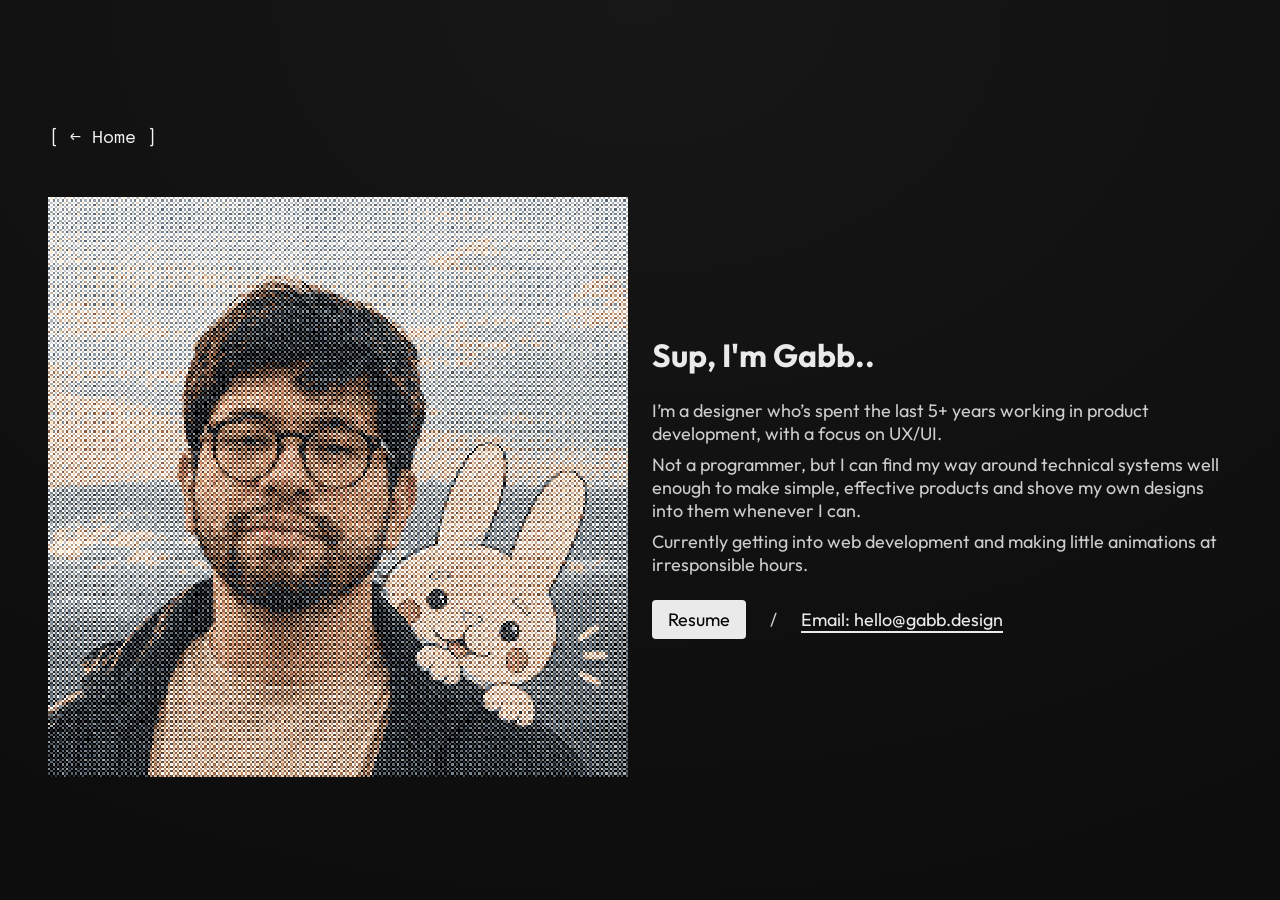
==== about.html @ 6402640b "Add files via upload" ====
<!DOCTYPE html>
<html lang="en">
<head>
    <meta charset="UTF-8">
    <meta name="viewport" content="width=device-width, initial-scale=1.0">
    <link rel="stylesheet" href="cool.css">
    <title>Gabb?</title>
</head>
<body class="theme--dark">


    <!-- ============================================
       [SEC] ABOUT
    =============================================== -->
    <main class="about flex">

        <div class=" about__container wrapper flex">


            <div class="about__navigation">


                <a href="index.html" class="link--navigation"> [ ← Home ] </a>


            </div>

            <section class="about__content flex">


                <img class="img--pixelated--xl img--about" src="assets/about/Gabb_Profile.png" alt="" />


                <!-- + [SUB] ABOUT COPY + -->
                <div class="about__copy flex">


                   <h1>Sup, I'm Gabb..</h1>

                    <div class="about__p flex">


                        <p>I’m a designer who’s spent the last 5+ years working in product development, with a focus on UX/UI.</p>
                        <p>Not a programmer, but I can find my way around technical systems well enough to make simple, effective products and shove my own designs into them whenever I can.</p>
                        <p>Currently getting into web development and making little animations at irresponsible hours.</p>


                    </div>


                   <!-- + [SUB] FOOTER LINKS + -->
                    <div class="about__links flex">

                        <a class="link--primary" href="assets/global/Resume - Gabriel Bocaletti.pdf" target="_blank" rel="noopener">Resume</a>
                        <p>/</p>
                        <a class="link" href="mailto:hello@gabb.design">Email: hello@gabb.design</a>


                    </div>


                </div>


            </section>


        </div>
        
    
    </main>

    
</body>
</html>
---- cool.css ----
/* ==============================================
   . + . + . + . GLOBAL COMPONENTS . + . + . + .
=============================================== */

/* --------------------------------------------
   !! STARTUP
-------------------------------------------- */

*,
::before,
::after{
    box-sizing: border-box;
    margin: 0;
}

html {
    scroll-behavior: smooth;
}

body {
    background-color: var(--bg-color);
}


/* --------------------------------------------
   !! GLOBALS
-------------------------------------------- */

/* +++ ----- wrapper ----- +++ */
.wrapper {
    width: 100%;
    padding: 0 1.5rem;
    max-width: 1440px;
    margin: 0 auto;
}

@media (min-width: 800px) {
    .wrapper {
        padding: 0 3rem;
    }
}

/* +++ ----- flex ----- +++ */
.flex {
    display: flex;
    flex-direction: column;
}


/* +++ -----  flex spacing ----- +++ */
:root {
    --gap-8: 0.5rem;
    --gap-24: 1.5rem;
    --gap-48: 3rem;
    --gap-80: 5rem;
}


/* --------------------------------------------
   !! COLORS
-------------------------------------------- */

:root {

    /* --- greys --- */
    --grey-F5: #f5f5f5;
    --grey_EA: #eaeaea;
    --grey_CC: #CCCCCC;
    --grey_88: #888888;
    --grey_44: #444444;
    --grey_17: #171717;
    --grey_12: #121212;
    --grey_0D: #0D0D0D;
    --grey_07: #070707;


    /* --- Accents --- */
    --accent_blue: #3D58F4;
    --accent_red: #E6575C;
    --accent_yellow: #F4A454;
    --accent_teal: #487DF0;

}


/* --------------------------------------------
   !! PAGE THEMES
-------------------------------------------- */

/* +++ ----- DARK THEME ----- +++ */
.theme--dark {
    --font-h1: 'Outfit', sans-serif;
    --font-h1-color: var(--grey_EA);
    --font-h1-size: 2rem;
    --font-h1-weight: 700;

    --font-h2: 'Outfit', sans-serif;
    --font-h2-color: var(--grey_EA);
    --font-h2-size: 2rem;
    --font-h2-weight: 500;

    --font-h3: 'Outfit', sans-serif;
    --font-h3-color: var(--grey_88);
    --font-h3-size: 1.125rem;
    --font-h3-weight: 400;

    --font-h4: 'Outfit', sans-serif;
    --font-h4-color: var(--grey_EA);
    --font-h4-size: 5rem;
    --font-h4-weight: 700;

    --font-text: 'Outfit', sans-serif;
    --font-text-color: var(--grey_CC);
    --font-text-size: 1.125rem;
    --font-text-weight: 400;

    --font-link-primary: 'Outfit', sans-serif;
    --font-link-primary-color: var(--grey_07);
    --font-link-primary-size: 1.125rem;
    --font-link-primary-weight: 400;
    --font-link-primary-background-color: var(--grey_EA);

    --font-link: 'Outfit', sans-serif;
    --font-link-color: var(--grey_EA);
    --font-link-size: 1.125rem;
    --font-link-weight: 400;

    --font-link-navigation: 'SpaceMono', Courier, monospace;
    --font-link-navigation-color: var(--grey-F5);
    --font-link-navigation-size: 1.125rem;
    --font-link-navigation-weight: 400;

    --bg-color: var(--grey_07);
}


/* +++ ----- LIGHT THEME ----- +++ */
.theme--light {
    --font-h1: 'Outfit', sans-serif;
    --font-h1-color: var(--grey_17);
    --font-h1-size: 2rem;
    --font-h1-weight: 700;

    --font-h2: 'SpaceMono', Courier, monospace;
    --font-h2-color: var(--grey_44);
    --font-h2-size: 1.125rem;
    --font-h4-weight: 400;

    --font-h3: 'SpaceMono', Courier, monospace;
    --font-h3-color: var(--grey_88);
    --font-h3-size: 1.125rem;
    --font-h3-weight: 400;

    --font-h4: 'SpaceMono', Courier, monospace;
    --font-h4-color: var(--grey_44);
    --font-h4-size: 1.125rem;
    --font-h4-weight: 400;

    --font-text: 'SpaceMono', Courier, monospace;
    --font-text-color: var(--grey_44);
    --font-text-size: 1.125rem;
    --font-text-weight: 400;

    --font-link-primary: 'Outfit', sans-serif;
    --font-link-primary-color: var(--grey_EA);
    --font-link-primary-size: 1.125rem;
    --font-link-primary-weight: 400;
    --font-link-primary-background-color: var(--accent_blue);

    --font-link: 'SpaceMono', Courier, monospace;
    --font-link-color: var(--accent_blue);
    --font-link-size: 1.125rem;
    --font-link-weight: 400;

    --font-link-navigation: 'SpaceMono', Courier, monospace;
    --font-link-navigation-color: var(--grey_07);
    --font-link-navigation-size: 1.125rem;
    --font-link-navigation-weight: 400;

    --bg-color: var(--grey_0D);
}


/* --------------------------------------------
   !! FONTS
-------------------------------------------- */

/* +++ ----- FONT SOURCE ----- +++ */
@font-face {
  font-family: 'Outfit';
  src: url('/assets/global/Outfit-VariableFont_wght.woff2') format('woff2');
  font-weight: 100 900;
}

@font-face {
    font-family: 'SpaceMono';
    src: url('assets/global/SpaceMono-Regular.woff2') format('woff2');
    font-weight: 400;
}


/* +++ ----- FONT STYLES ----- +++ */
h1 {
    max-width: 50rem;
    font-family: var(--font-h1);
    font-weight: var(--font-h1-weight);
    font-size: var(--font-h1-size);
    color: var(--font-h1-color);
}

h2 {
    max-width: 50rem;
    font-family: var(--font-h2);
    font-weight: var(--font-h2-weight);
    font-size: var(--font-h2-size);
    color: var(--font-h2-color);
}

h3 {
    max-width: 50rem;
    font-family: var(--font-h3);
    font-weight: var(--font-h3-weight);
    font-size: var(--font-h3-size);
    color: var(--font-h3-color);
}

h4 {
    max-width: 50rem;
    font-family: var(--font-h4);
    font-weight: var(--font-h4-weight);
    font-size: var(--font-h4-size);
    color: var(--font-h4-color);
}

p {
    max-width: 50rem;
    font-family: var(--font-text);
    font-weight: var(--font-text-weight);
    font-size: var(--font-text-size);
    color: var(--font-text-color);
}


/* --------------------------------------------
   !! LINKS
-------------------------------------------- */

/* +++ ----- PRIMARY LINK ----- +++ */
.link--primary {
    max-width: 50rem;
    font-family: var(--font-link-primary);
    font-weight: var(--font-link-primary-weight);
    font-size: var(--font-link-primary-size);
    color: var(--font-link-primary-color);

    text-decoration: none;
    text-decoration-skip-ink: auto;

    border-radius: 0.25rem;
    padding: 0.5rem 1rem;
    background-color: var(--font-link-primary-background-color);
}


/* +++ ----- MAIN LINK ----- +++ */
.link {
    max-width: 50rem;
    font-family: var(--font-link);
    font-weight: var(--font-link-weight);
    font-size: var(--font-link-size);
    color: var(--font-link-color);

    text-decoration-line: underline;
    text-decoration-style: solid;
    text-decoration-skip-ink: auto;
    text-decoration-thickness: 12%; /* 1.6px */
    text-underline-offset: 24%; /* 2.4px */
}


/* +++ ----- SHOWCASE NAVIGATION LINK ----- +++ */
.link--navigation {
    max-width: 50rem;
    font-family: var(--font-link-navigation);
    font-weight: var(--font-link-navigation-weight);
    font-size: var(--font-link-navigation-size);
    color: var(--font-link-navigation-color);

    text-decoration: none;
    text-decoration-skip-ink: auto;
}


/* --------------------------------------------
   !! IMAGES
-------------------------------------------- */

/* +++ ----- PIXELATED IMAGES ----- +++ */
.img--pixelated--s {
    max-width: 3rem;
    object-fit: cover;
    image-rendering: pixelated;
    aspect-ratio: 1 / 1;
}

.img--pixelated--m {
    max-width: 6rem;
    object-fit: cover;
    image-rendering: pixelated;
    aspect-ratio: 1 / 1;
}


.img--pixelated--l {
    max-width: 8rem;
    object-fit: cover;
    image-rendering: pixelated;
    aspect-ratio: 1 / 1;
}

.img--pixelated--xl {
    width: 100%;
    max-width: 1024px;
    image-rendering: pixelated;
}


/* +++ ----- CARD IMAGES ----- +++ */
.img--card {
    aspect-ratio: 1/1;
}


/* +++ ----- ABOUT IMAGE ----- +++ */
.img--about {
    object-fit: contain;
    aspect-ratio: 1/1;
}


/* +++ ----- SHOWCASE IMAGES ----- +++ */
.img--showcase {
    border-radius: 0.25rem;

    max-width: 43rem;
    width: 100%;
    aspect-ratio: 3 / 4;
    object-fit: cover;

    /* border: 0.125rem solid var(--grey_EA);
    background-color: var(--grey_EA); */
}


/* ==============================================
   . + . + . + . + . HELLO PAGE . + . + . + . + .
=============================================== */

/* +++ ----- HEADER ----- +++ */
.header {
    background: radial-gradient(94.17% 100% at 50% 0%, var(--grey_17) 0%, var(--grey_07) 100%);
}


.header__hero {
    align-items: center;
    justify-content: center;
    gap: var(--gap-8);
    padding: 1.5rem 0;

    min-height: 65vh;
}


/* +++ ----- TITLE ----- +++ */
.hero__title {
    width: 100%;
    align-items: center;
    gap: var(--gap-24);
}


/* +++ ----- SPARKLES ----- +++ */
.sparkle--L {
    width: 100%;
    align-self: flex-start;
}

.sparkle--R {
    width: 100%;
    align-self: flex-end;
}


/* +++ ----- INDICATOR ----- +++ */
.header__indicator {
    align-items: center;
    justify-content: center;
    min-height: 35vh;
}

.img--indicator {
    width: 100%;
}


/* +++ ----- HIGLIGHTED TEXT ----- +++ */
.hilight {
    color: var(--grey-F5);
}


/* +++ ----- INTRO ----- +++ */
.header__intro {
    padding: 5rem 0;
    gap: var(--gap-48);
}


.intro__copy {
    gap: var(--gap-24);
}

/* +++ ----- INTRO LINKS ----- +++ */
.intro__links {
    flex-direction: row;
    align-items: center;
    gap: var(--gap-24);
}


/* +++ ----- PROJECTS ----- +++ */
.projects {
    border-top: 0.125rem solid var(--grey_17);
    background: var(--grey_0D);
    gap: var(--gap-80);
    padding: 5rem 0;
}

.projects__list {
    gap: var(--gap-48);
}

/* +++ ----- CARDS ----- +++ */
.card__link--L,
.card__link--R {
    text-decoration: none;
    justify-content: center;
    border-radius: 0.25rem;
    padding: 0 1.5rem;
    background: linear-gradient(var(--grey_12), var(--grey_17));
}

.card__copy {
    padding: 4rem 0 0.5rem 0;
    gap: var(--gap-24);
    align-items: center; 
    text-align: center;
}

.card__title {
    gap: var(--gap-8);
}

/* +++ ----- little accent colors for the cards ----- +++ */
.accent--blue {
    border-bottom: 0.375rem solid var(--accent_blue);
}


.accent--red {
    border-bottom: 0.375rem solid var(--accent_red);
}


.accent--yellow {
   
    border-bottom: 0.375rem solid var(--accent_yellow);
}


.accent--teal {
    border-bottom: 0.375rem solid var(--accent_teal);
}

/* +++ ----- HELLO PAGE DESKTOP ----- +++ */
@media (min-width: 1024px) {
    .card__link--L {
        flex-direction: row-reverse;
        align-items: center;
        gap: var(--gap-24);
    }


    .card__link--R {
        flex-direction: row;
        align-items: center;
        gap: var(--gap-24);
    }

    .card__copy {
        flex: 1;
        justify-content: center;
        align-items: flex-start;
        text-align: left;
        padding: 4rem 2rem;
    }

    .img--card {
        flex: 1;
        width: 0;
    }
}



/* ==============================================
   + . + . + . + . + . ABOUT . + . + . + . + . +
=============================================== */
.about {
    background: radial-gradient(94.17% 100% at 50% 0%, var(--grey_17) 0%, var(--grey_0D) 100%);
    padding-top: 5rem;
    padding-bottom: 5rem;
    min-height: 100vh;
    justify-content: center;
}

.about__container {
    gap: var(--gap-48);
}

.about__content {
    gap: var(--gap-24);
}

.about__copy {
    gap: var(--gap-24);
}

.about__p {
    gap: var(--gap-8);
}

.about__links {
    flex-direction: row;
    gap: var(--gap-24);
    align-items: center;
}

.trapdoor {
    gap: var(--gap-8);
}


/* +++ ----- ABOUT DESKTOP ----- +++ */
@media (min-width: 960px) {
    .about__content {
        flex-direction: row;
    }

    .about__copy {
        flex: 1;
        justify-content: center;
        align-items: flex-start;
        text-align: left;
    }

    .img--about {
        flex: 1;
        width: 0;
    }
}



/* ==============================================
   . + . + . + . PROJECT SHOWCASE . + . + . + .
=============================================== */
.offset {
    margin-top: 1.5rem;
}


/* +++ ----- ASCII ----- +++ */
.ascii--border {
    white-space: nowrap;
    overflow: hidden;
    max-width: 50rem;
}


.ascii__title {
    gap: var(--gap-8);
}


/* +++ ----- LINKS ----- +++ */
.showcase__links {
    gap: var(--gap-8);
}


/* +++ ----- SHOWCASE ----- +++ */
.showcase {
    max-width: 1440px;
    background-color: var(--grey-F5);
    border-radius: 0.5rem;
    margin: auto;
    gap: 8rem;
}


.showcase__header {
    padding-top: 3rem;
    gap: var(--gap-80);
}


.showcase__title {
    gap: var(--gap-24);
}


.showcase__details {
    gap: var(--gap-8);
}


/* +++ ----- ROLE AND DESCRIPTION ----- +++ */
.showcase__info {
    gap: var(--gap-24);

}


/* +++ ----- CONFLICT ----- +++ */
.showcase__section {
    gap: var(--gap-80);
}

.showcase__conflict {
    gap: var(--gap-24);
}

.conflict__header {
    gap: var(--gap-8);
    padding-bottom: var(--gap-24);
}

.showcase__img--single {
    max-width: 43rem;
}


/* +++ ----- SOLUTION ----- +++ */
.showcase__solution {
    gap: var(--gap-24);
}

.solution__copy {
    gap: var(--gap-24);
}


/* +++ ----- IMPACT ----- +++ */
.showcase__impact {
    gap: var(--gap-24);
}

.impact__copy {
    gap: var(--gap-24);
}


/* +++ ----- IMGS ----- +++ */
.solution__img--double,
.solution__img--L,
.solution__img--R {
    gap: var(--gap-24);
}

/* +++ ----- NAV ----- +++ */
.bottom__nav {
    gap: var(--gap-24);
    padding-bottom: 3rem;
}

.bottom__navigation {
    flex-direction: row;
    gap: var(--gap-24);
}


/* +++ ----- PROJECT SHOWCASE DESKTOP ----- +++ */
@media (min-width: 1080px) {
    .showcase__img--single {
        max-width: 43rem;
    }

    .showcase__img--row {
        width: 50%;
    }


    .solution__img--double {
        flex-direction: row;
    }


    .solution__img--L {
        flex-direction: row;
        align-items: center;
    }


    .solution__img--R {
        flex-direction: row-reverse;
        align-items: center;
    }


    .solution__copy {
        flex: 1;
    }
}



/* ==============================================
   . + . + . + . + .  FOOTER  . + . + . + . + .
=============================================== */

/* +++ ----- FOOTER BACKGROUND ----- +++ */
.footer {
    background: linear-gradient(180deg, var(--grey_0D) 0%, var(--grey_07) 100%);
    background-color: green;
    padding: 5rem 0;
    gap: var(--gap-48);
}

.footer__copy {
    gap: var(--gap-8);
}

.footer__title {
    flex-direction: row;
    align-items: center;
    gap: var(--gap-8);
}

.footer__links {
    flex-direction: row;
    align-items: center;

    gap: var(--gap-24);
}
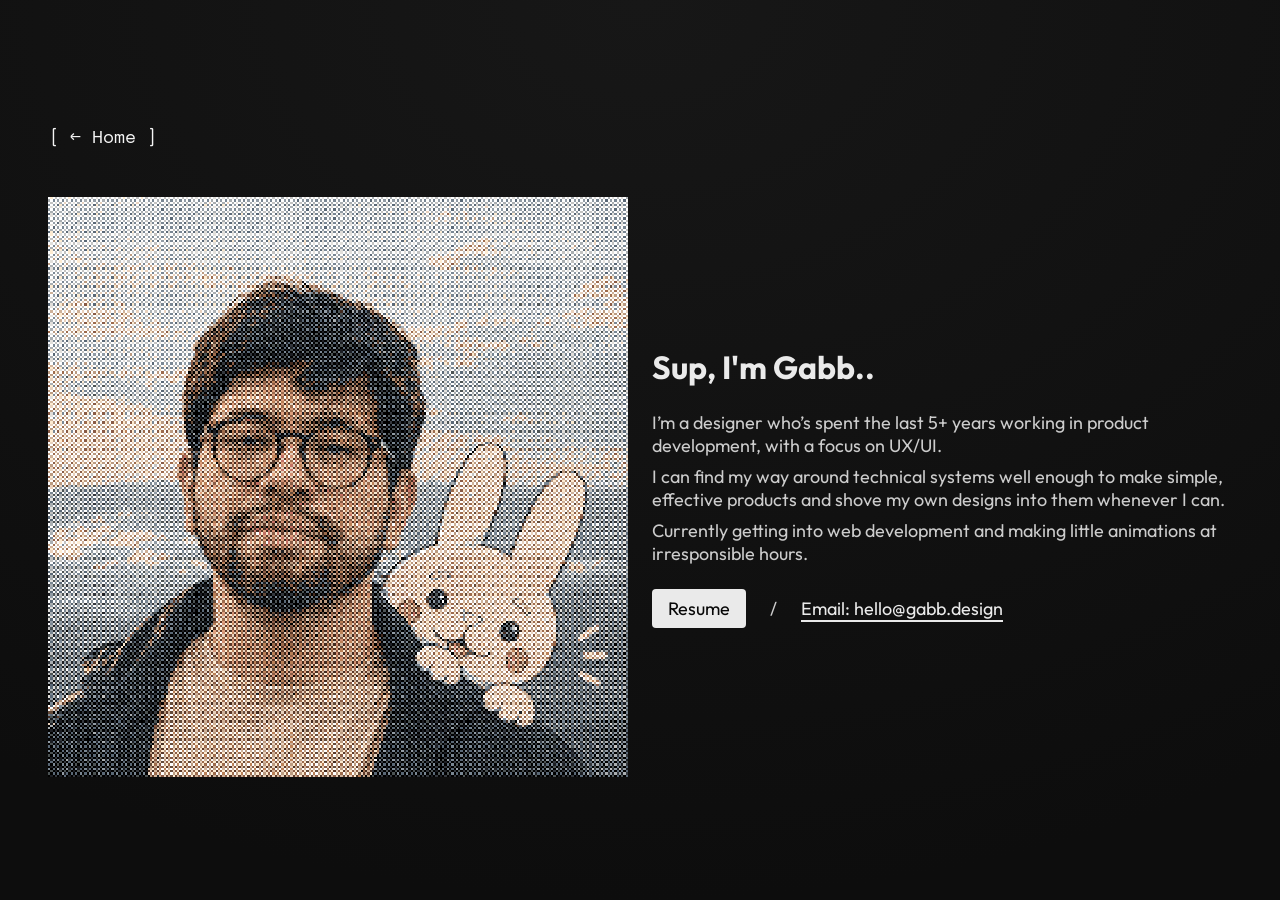
==== commit 431de1f8: "Update about.html Removed "Not a programmer" from the copy" ====
--- a/about.html
+++ b/about.html
@@ -41,7 +41,7 @@
 
 
                         <p>I’m a designer who’s spent the last 5+ years working in product development, with a focus on UX/UI.</p>
-                        <p>Not a programmer, but I can find my way around technical systems well enough to make simple, effective products and shove my own designs into them whenever I can.</p>
+                        <p>I can find my way around technical systems well enough to make simple, effective products and shove my own designs into them whenever I can.</p>
                         <p>Currently getting into web development and making little animations at irresponsible hours.</p>
 
 
@@ -72,4 +72,4 @@
 
     
 </body>
-</html>+</html>
